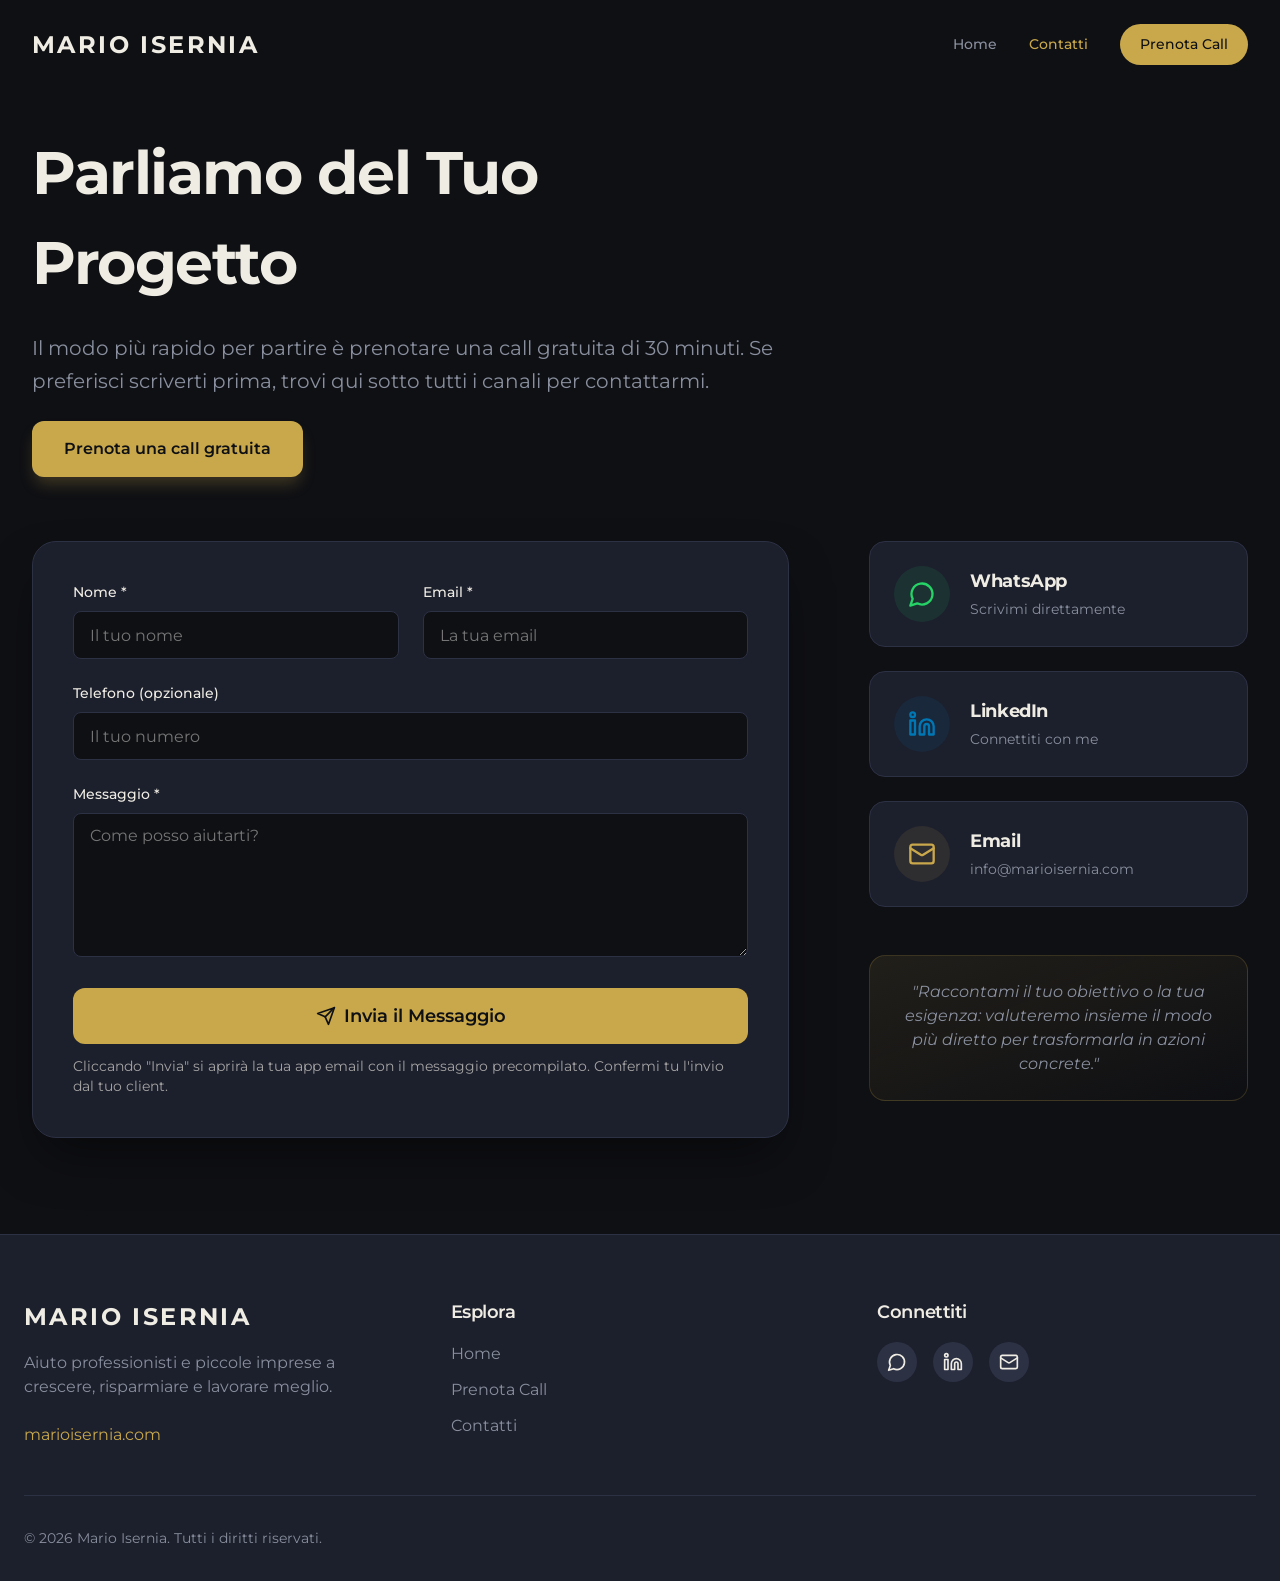
==== contatti.html @ c8839be9 "Initial commit: marioisernia.com static site Sito statico HTML/CSS/JS con: - Home con 3 pilastri (cr" ====
<!DOCTYPE html>
<html lang="it">
<head>
  <meta charset="UTF-8" />
  <meta name="viewport" content="width=device-width, initial-scale=1.0" />
  <title>Contatti | Mario Isernia</title>
  <meta name="description" content="Contatta Mario Isernia per parlare del tuo progetto: prenota una call gratuita oppure scrivimi via WhatsApp, LinkedIn o email. Risposta entro 24 ore." />
  <link rel="canonical" href="https://marioisernia.com/contatti.html" />
  <link rel="icon" type="image/svg+xml" href="favicon.svg" />
  <meta property="og:title" content="Contatti | Mario Isernia" />
  <meta property="og:description" content="Prenota una call gratuita o scrivimi via WhatsApp, LinkedIn o email." />
  <meta property="og:image" content="https://marioisernia.com/opengraph.jpg" />
  <meta property="og:url" content="https://marioisernia.com/contatti.html" />
  <meta property="og:type" content="website" />
  <link rel="stylesheet" href="style.css" />
</head>
<body class="flex-page">

  <!-- ========== NAVBAR ========== -->
  <header class="navbar" id="navbar">
    <div class="container navbar-inner">
      <a href="index.html" class="brand">MARIO ISERNIA</a>
      <nav class="nav-links">
        <a href="index.html" class="nav-link">Home</a>
        <a href="contatti.html" class="nav-link active">Contatti</a>
        <a href="prenota.html" class="btn-primary-pill">Prenota Call</a>
      </nav>
      <button class="mobile-toggle" id="mobile-toggle" aria-label="Apri menu">
        <svg id="icon-menu" width="24" height="24" viewBox="0 0 24 24" fill="none" stroke="currentColor" stroke-width="2" stroke-linecap="round" stroke-linejoin="round"><line x1="4" x2="20" y1="12" y2="12"/><line x1="4" x2="20" y1="6" y2="6"/><line x1="4" x2="20" y1="18" y2="18"/></svg>
        <svg id="icon-close" style="display:none" width="24" height="24" viewBox="0 0 24 24" fill="none" stroke="currentColor" stroke-width="2" stroke-linecap="round" stroke-linejoin="round"><path d="M18 6 6 18"/><path d="m6 6 12 12"/></svg>
      </button>
    </div>
    <div class="mobile-menu" id="mobile-menu">
      <div class="mobile-menu-inner">
        <a href="index.html" class="mobile-link">Home</a>
        <a href="prenota.html" class="mobile-link">Prenota Call</a>
        <a href="contatti.html" class="mobile-link active">Contatti</a>
      </div>
    </div>
  </header>

  <main class="contatti-main">
    <div class="contatti-container">

      <div class="contatti-header">
        <h1>Parliamo del Tuo Progetto</h1>
        <p>Il modo più rapido per partire è prenotare una call gratuita di 30 minuti. Se preferisci scriverti prima, trovi qui sotto tutti i canali per contattarmi.</p>
        <div style="margin-top:1.5rem;">
          <a href="prenota.html" class="btn-primary">Prenota una call gratuita</a>
        </div>
      </div>

      <div class="contatti-grid">

        <!-- Form -->
        <div class="form-card">
          <form id="contact-form" novalidate>
            <div class="form-row">
              <div class="form-group" id="group-nome">
                <label for="nome">Nome *</label>
                <input type="text" id="nome" name="nome" class="form-input" placeholder="Il tuo nome" required />
                <div class="form-error">Il nome deve avere almeno 2 caratteri</div>
              </div>
              <div class="form-group" id="group-email">
                <label for="email">Email *</label>
                <input type="email" id="email" name="email" class="form-input" placeholder="La tua email" required />
                <div class="form-error">Inserisci un'email valida</div>
              </div>
            </div>

            <div class="form-group" id="group-telefono">
              <label for="telefono">Telefono (opzionale)</label>
              <input type="tel" id="telefono" name="telefono" class="form-input" placeholder="Il tuo numero" />
            </div>

            <div class="form-group" id="group-messaggio">
              <label for="messaggio">Messaggio *</label>
              <textarea id="messaggio" name="messaggio" class="form-textarea" placeholder="Come posso aiutarti?" required></textarea>
              <div class="form-error">Il messaggio deve avere almeno 10 caratteri</div>
            </div>

            <button type="submit" class="btn-submit">
              <svg width="20" height="20" viewBox="0 0 24 24" fill="none" stroke="currentColor" stroke-width="2" stroke-linecap="round" stroke-linejoin="round"><path d="M22 2 11 13"/><path d="M22 2 15 22 11 13 2 9z"/></svg>
              Invia il Messaggio
            </button>
            <p style="margin-top:0.75rem; font-size:0.85rem; opacity:0.65;">Cliccando "Invia" si aprirà la tua app email con il messaggio precompilato. Confermi tu l'invio dal tuo client.</p>
          </form>
        </div>

        <!-- Sidebar -->
        <div>
          <a href="https://wa.me/393473240929" target="_blank" rel="noreferrer" class="contact-method wa">
            <div class="ico"><svg width="28" height="28" viewBox="0 0 24 24" fill="none" stroke="currentColor" stroke-width="2" stroke-linecap="round" stroke-linejoin="round"><path d="M7.9 20A9 9 0 1 0 4 16.1L2 22Z"/></svg></div>
            <div>
              <h3>WhatsApp</h3>
              <p class="sub">Scrivimi direttamente</p>
            </div>
          </a>

          <a href="https://www.linkedin.com/in/marioiserniasmm/" target="_blank" rel="noreferrer" class="contact-method li">
            <div class="ico"><svg width="28" height="28" viewBox="0 0 24 24" fill="none" stroke="currentColor" stroke-width="2" stroke-linecap="round" stroke-linejoin="round"><path d="M16 8a6 6 0 0 1 6 6v7h-4v-7a2 2 0 0 0-2-2 2 2 0 0 0-2 2v7h-4v-7a6 6 0 0 1 6-6z"/><rect width="4" height="12" x="2" y="9"/><circle cx="4" cy="4" r="2"/></svg></div>
            <div>
              <h3>LinkedIn</h3>
              <p class="sub">Connettiti con me</p>
            </div>
          </a>

          <a href="mailto:info@marioisernia.com" class="contact-method ml">
            <div class="ico"><svg width="28" height="28" viewBox="0 0 24 24" fill="none" stroke="currentColor" stroke-width="2" stroke-linecap="round" stroke-linejoin="round"><rect width="20" height="16" x="2" y="4" rx="2"/><path d="m22 7-8.97 5.7a1.94 1.94 0 0 1-2.06 0L2 7"/></svg></div>
            <div>
              <h3>Email</h3>
              <p class="sub">info@marioisernia.com</p>
            </div>
          </a>

          <div class="quote-box">
            <p>"Raccontami il tuo obiettivo o la tua esigenza: valuteremo insieme il modo più diretto per trasformarla in azioni concrete."</p>
          </div>
        </div>

      </div>
    </div>
  </main>

  <!-- ========== FOOTER ========== -->
  <footer class="site-footer">
    <div class="footer-grid">
      <div class="footer-col">
        <a href="index.html" class="brand" style="display:block; margin-bottom:1rem;">MARIO ISERNIA</a>
        <p>Aiuto professionisti e piccole imprese a crescere, risparmiare e lavorare meglio.</p>
        <a href="https://marioisernia.com" class="footer-link">marioisernia.com</a>
      </div>
      <div class="footer-col">
        <h4>Esplora</h4>
        <ul>
          <li><a href="index.html">Home</a></li>
          <li><a href="prenota.html">Prenota Call</a></li>
          <li><a href="contatti.html">Contatti</a></li>
        </ul>
      </div>
      <div class="footer-col">
        <h4>Connettiti</h4>
        <div class="footer-socials">
          <a href="https://wa.me/393473240929" target="_blank" rel="noreferrer" class="footer-social wa" aria-label="WhatsApp">
            <svg width="20" height="20" viewBox="0 0 24 24" fill="none" stroke="currentColor" stroke-width="2" stroke-linecap="round" stroke-linejoin="round"><path d="M7.9 20A9 9 0 1 0 4 16.1L2 22Z"/></svg>
          </a>
          <a href="https://www.linkedin.com/in/marioiserniasmm/" target="_blank" rel="noreferrer" class="footer-social li" aria-label="LinkedIn">
            <svg width="20" height="20" viewBox="0 0 24 24" fill="none" stroke="currentColor" stroke-width="2" stroke-linecap="round" stroke-linejoin="round"><path d="M16 8a6 6 0 0 1 6 6v7h-4v-7a2 2 0 0 0-2-2 2 2 0 0 0-2 2v7h-4v-7a6 6 0 0 1 6-6z"/><rect width="4" height="12" x="2" y="9"/><circle cx="4" cy="4" r="2"/></svg>
          </a>
          <a href="mailto:info@marioisernia.com" class="footer-social ml" aria-label="Email">
            <svg width="20" height="20" viewBox="0 0 24 24" fill="none" stroke="currentColor" stroke-width="2" stroke-linecap="round" stroke-linejoin="round"><rect width="20" height="16" x="2" y="4" rx="2"/><path d="m22 7-8.97 5.7a1.94 1.94 0 0 1-2.06 0L2 7"/></svg>
          </a>
        </div>
      </div>
    </div>
    <div class="footer-bottom">
      <p>&copy; <span id="current-year">2025</span> Mario Isernia. Tutti i diritti riservati.</p>
    </div>
  </footer>

  <!-- Toast notification -->
  <div class="toast" id="toast">
    <h4>Email aperta!</h4>
    <p>Si è aperta la tua app di posta. Premi invio per inviare il messaggio.</p>
  </div>

  <script src="script.js"></script>
</body>
</html>
---- style.css ----
@import url('https://fonts.googleapis.com/css2?family=Montserrat:ital,wght@0,300;0,400;0,500;0,600;0,700;0,800;1,400&display=swap');

:root {
  --background: #0f1014;
  --foreground: #efece4;
  --card: #1c1f2c;
  --card-2: #232838;
  --border: #2c3144;
  --primary: #c9a84c;
  --primary-dark: #b29239;
  --primary-foreground: #0f1014;
  --muted-foreground: #898f9e;
  --secondary: #2c3144;
  --whatsapp: #25D366;
  --whatsapp-dark: #20bd5a;
  --linkedin: #0077B5;
  --linkedin-dark: #006097;
  --shadow-2xl: 0 25px 50px -12px rgba(0,0,0,0.5);
  --shadow-xl: 0 20px 25px -5px rgba(0,0,0,0.3);
  --shadow-lg: 0 10px 15px -3px rgba(0,0,0,0.3);
  --shadow-md: 0 4px 6px -1px rgba(0,0,0,0.2);
}

* { margin: 0; padding: 0; box-sizing: border-box; border-color: var(--border); }

html { scroll-behavior: smooth; }

body {
  font-family: 'Montserrat', sans-serif;
  background: var(--background);
  color: var(--foreground);
  line-height: 1.5;
  -webkit-font-smoothing: antialiased;
  overflow-x: hidden;
}

::selection { background: rgba(201, 168, 76, 0.3); color: var(--primary-foreground); }

h1, h2, h3, h4, h5, h6 { font-family: 'Montserrat', sans-serif; letter-spacing: -0.025em; font-weight: 700; }

a { color: inherit; text-decoration: none; }

img { display: block; max-width: 100%; height: auto; }

.container { max-width: 80rem; margin: 0 auto; padding: 0 1rem; }
@media (min-width: 640px) { .container { padding: 0 1.5rem; } }
@media (min-width: 1024px) { .container { padding: 0 2rem; } }

.text-gradient {
  background: linear-gradient(to right, #f0eee9, #c9a84c);
  -webkit-background-clip: text;
  -webkit-text-fill-color: transparent;
  background-clip: text;
}

/* ========== NAVBAR ========== */
.navbar {
  position: fixed; top: 0; left: 0; right: 0; z-index: 50;
  padding: 1.5rem 0;
  transition: all 0.3s;
}
.navbar.scrolled {
  background: rgba(15, 16, 20, 0.8);
  backdrop-filter: blur(12px);
  border-bottom: 1px solid var(--border);
  box-shadow: 0 10px 15px -3px rgba(0,0,0,0.4);
  padding: 1rem 0;
}
.navbar-inner { display: flex; align-items: center; justify-content: space-between; }
.brand { font-size: 1.5rem; font-weight: 700; letter-spacing: 0.1em; transition: color 0.2s; }
.brand:hover { color: var(--primary); }
.nav-links { display: none; align-items: center; gap: 2rem; }
@media (min-width: 768px) { .nav-links { display: flex; } }
.nav-link { font-size: 0.875rem; font-weight: 500; color: var(--muted-foreground); transition: color 0.2s; }
.nav-link:hover, .nav-link.active { color: var(--primary); }
.btn-primary-pill {
  padding: 0.625rem 1.25rem;
  border-radius: 9999px;
  font-size: 0.875rem;
  font-weight: 500;
  background: var(--primary);
  color: var(--primary-foreground);
  transition: all 0.2s;
  display: inline-block;
}
.btn-primary-pill:hover { background: var(--primary-dark); box-shadow: 0 10px 15px -3px rgba(201,168,76,0.2); }

.mobile-toggle {
  display: block;
  background: none;
  border: none;
  color: var(--foreground);
  cursor: pointer;
  padding: 0.5rem;
}
@media (min-width: 768px) { .mobile-toggle { display: none; } }

.mobile-menu {
  display: none;
  background: var(--card);
  border-bottom: 1px solid var(--border);
}
.mobile-menu.open { display: block; animation: slideDown 0.2s ease-out; }
.mobile-menu-inner { display: flex; flex-direction: column; padding: 1.5rem 1rem; gap: 1rem; }
.mobile-link {
  font-size: 1.125rem; font-weight: 500;
  padding: 0.5rem 1rem; border-radius: 0.5rem;
  color: var(--foreground); transition: background 0.2s;
}
.mobile-link.active { background: rgba(201,168,76,0.1); color: var(--primary); }
.mobile-link:hover { background: var(--secondary); }

@keyframes slideDown { from { opacity: 0; max-height: 0; } to { opacity: 1; max-height: 300px; } }

/* ========== HERO ========== */
.hero {
  position: relative;
  padding: 8rem 1rem 5rem;
  min-height: 90vh;
  display: flex;
  align-items: center;
  overflow: hidden;
}
@media (min-width: 768px) { .hero { padding: 12rem 1.5rem 8rem; } }
@media (min-width: 1024px) { .hero { padding: 12rem 2rem 8rem; } }

.hero-bg { position: absolute; inset: 0; z-index: 0; }
.hero-bg img { width: 100%; height: 100%; object-fit: cover; opacity: 0.3; }
.hero-bg-overlay {
  position: absolute; inset: 0;
  background: linear-gradient(to bottom, rgba(15,16,20,0.4), rgba(15,16,20,0.8) 50%, var(--background));
}
.hero-content { max-width: 80rem; margin: 0 auto; position: relative; z-index: 10; width: 100%; }
.hero-inner { max-width: 48rem; }

.tag {
  display: inline-block;
  margin-bottom: 1rem;
  padding: 0.375rem 1rem;
  border-radius: 9999px;
  border: 1px solid rgba(201,168,76,0.3);
  background: rgba(201,168,76,0.1);
  color: var(--primary);
  font-size: 0.875rem;
  font-weight: 500;
}

.hero h1 {
  font-size: 3rem;
  line-height: 1.1;
  margin-bottom: 1.5rem;
}
@media (min-width: 768px) { .hero h1 { font-size: 4.5rem; } }

.hero p.lead {
  font-size: 1.125rem;
  color: var(--muted-foreground);
  margin-bottom: 2.5rem;
  max-width: 42rem;
  line-height: 1.625;
}
@media (min-width: 768px) { .hero p.lead { font-size: 1.25rem; } }

.cta-row { display: flex; flex-wrap: wrap; align-items: center; gap: 1rem; margin-bottom: 3rem; }

.btn-primary {
  padding: 1rem 2rem;
  border-radius: 0.75rem;
  font-weight: 600;
  background: var(--primary);
  color: var(--primary-foreground);
  box-shadow: 0 10px 15px -3px rgba(201,168,76,0.25);
  transition: all 0.3s;
  display: inline-block;
  border: none;
  cursor: pointer;
}
.btn-primary:hover {
  box-shadow: 0 20px 25px -5px rgba(201,168,76,0.4);
  transform: translateY(-2px);
}

.social-row { display: flex; flex-wrap: wrap; align-items: center; gap: 1rem; }

.btn-social {
  display: inline-flex;
  align-items: center;
  gap: 0.5rem;
  padding: 0.625rem 1.25rem;
  border-radius: 0.5rem;
  font-weight: 500;
  color: white;
  transition: all 0.3s;
}
.btn-whatsapp { background: var(--whatsapp); }
.btn-whatsapp:hover { background: var(--whatsapp-dark); box-shadow: 0 10px 15px -3px rgba(37,211,102,0.2); }
.btn-linkedin { background: var(--linkedin); }
.btn-linkedin:hover { background: var(--linkedin-dark); box-shadow: 0 10px 15px -3px rgba(0,119,181,0.2); }
.btn-mail { background: var(--primary); color: var(--primary-foreground); }
.btn-mail:hover { background: var(--primary-dark); box-shadow: 0 10px 15px -3px rgba(201,168,76,0.2); }

/* ========== SECTIONS ========== */
section.section { padding: 6rem 1rem; }
@media (min-width: 640px) { section.section { padding: 6rem 1.5rem; } }
@media (min-width: 1024px) { section.section { padding: 6rem 2rem; } }

.bg-card { background: var(--card); }
.border-y { border-top: 1px solid var(--border); border-bottom: 1px solid var(--border); }
.border-t { border-top: 1px solid var(--border); }

h2 { font-size: 2.25rem; margin-bottom: 1.5rem; }
@media (min-width: 768px) { h2 { font-size: 3rem; } }

.section-intro { max-width: 48rem; margin-bottom: 4rem; }
.section-intro.center { text-align: center; margin-left: auto; margin-right: auto; }
.section-intro p { font-size: 1.25rem; color: var(--muted-foreground); }

/* ========== CHI SONO ========== */
.about-grid {
  display: grid;
  grid-template-columns: 1fr;
  gap: 4rem;
  align-items: center;
}
@media (min-width: 1024px) { .about-grid { grid-template-columns: 1fr 1fr; } }

.about-image-wrap { position: relative; order: 2; }
@media (min-width: 1024px) { .about-image-wrap { order: 1; } }
.about-image {
  aspect-ratio: 3/4;
  border-radius: 1rem;
  overflow: hidden;
  box-shadow: var(--shadow-2xl);
  position: relative;
}
.about-image::after {
  content: '';
  position: absolute; inset: 0;
  background: linear-gradient(to top, rgba(0,0,0,0.6), transparent);
  z-index: 10;
}
.about-image img { width: 100%; height: 100%; object-fit: cover; }
.about-glow {
  position: absolute;
  bottom: -1.5rem; right: -1.5rem;
  width: 8rem; height: 8rem;
  background: rgba(201,168,76,0.2);
  border-radius: 9999px;
  filter: blur(50px);
  z-index: -1;
}
.about-text { order: 1; }
@media (min-width: 1024px) { .about-text { order: 2; } }
.about-text h2 { margin-bottom: 1.5rem; }
.about-text p {
  font-size: 1.125rem;
  color: var(--muted-foreground);
  margin-bottom: 1.5rem;
}
.about-text strong { color: var(--foreground); font-weight: 600; }
.about-quote {
  color: var(--primary) !important;
  font-weight: 500;
  font-size: 1.25rem;
  font-style: italic;
  border-left: 4px solid var(--primary);
  padding: 0.5rem 0 0.5rem 1.5rem;
}

/* ========== COSA POSSO FARE ========== */
.cosa-section { position: relative; overflow: hidden; }
.blob-glow {
  position: absolute; top: 0; left: 0;
  width: 500px; height: 500px;
  background: rgba(201,168,76,0.05);
  border-radius: 9999px;
  filter: blur(100px);
  z-index: -1;
}

.benefit-grid {
  display: grid;
  grid-template-columns: 1fr;
  gap: 1.5rem;
}
@media (min-width: 768px) { .benefit-grid { grid-template-columns: 1fr 1fr; } }
@media (min-width: 1024px) { .benefit-grid { grid-template-columns: 1fr 1fr 1fr; } }

.benefit-card {
  padding: 2rem;
  border-radius: 1rem;
  background: var(--card);
  border: 1px solid rgba(44,49,68,0.5);
  transition: all 0.3s;
}
.benefit-card:hover {
  border-color: rgba(201,168,76,0.5);
  box-shadow: 0 10px 15px -3px rgba(201,168,76,0.05);
}
.benefit-card .icon-box {
  width: 3.5rem; height: 3.5rem;
  border-radius: 0.75rem;
  background: var(--background);
  border: 1px solid var(--border);
  display: flex; align-items: center; justify-content: center;
  color: var(--primary);
  margin-bottom: 1.5rem;
  transition: transform 0.3s;
  box-shadow: var(--shadow-md);
}
.benefit-card:hover .icon-box { transform: scale(1.1); }
.benefit-card p {
  font-size: 1.125rem;
  font-weight: 500;
  line-height: 1.625;
}

/* ========== SERVIZI ========== */
.services-grid {
  display: grid;
  grid-template-columns: 1fr;
  gap: 2rem;
}
@media (min-width: 768px) { .services-grid { grid-template-columns: 1fr 1fr; } }

.service-card {
  padding: 2.5rem;
  border-radius: 1rem;
  background: var(--background);
  border: 1px solid var(--border);
  transition: all 0.3s;
  display: flex;
  flex-direction: column;
}
.service-card:hover {
  border-color: rgba(201,168,76,0.4);
  box-shadow: var(--shadow-xl);
}
.service-card .icon-box {
  width: 4rem; height: 4rem;
  border-radius: 1rem;
  background: var(--card);
  border: 1px solid var(--border);
  display: flex; align-items: center; justify-content: center;
  color: var(--primary);
  margin-bottom: 2rem;
  transition: transform 0.3s;
}
.service-card:hover .icon-box { transform: scale(1.1); }
.service-card h3 { font-size: 1.5rem; font-weight: 700; margin-bottom: 1rem; }
.service-card .desc {
  color: var(--muted-foreground);
  margin-bottom: 1.5rem;
  flex-grow: 1;
  line-height: 1.625;
}
.service-card .benefit {
  background: rgba(201,168,76,0.1);
  border: 1px solid rgba(201,168,76,0.3);
  padding: 1rem;
  border-radius: 0.75rem;
  margin-bottom: 2rem;
  font-size: 0.875rem;
  font-weight: 600;
  color: var(--primary);
}
.service-card .link {
  display: inline-flex;
  align-items: center;
  color: var(--primary);
  font-weight: 600;
  transition: color 0.2s;
}
.service-card .link span { margin-left: 0.5rem; transition: transform 0.3s; }
.service-card:hover .link span { transform: translateX(0.5rem); }

/* ========== VISIONE ========== */
.vision-card {
  border-radius: 1.5rem;
  background: linear-gradient(to bottom right, var(--card), var(--background));
  padding: 2.5rem;
  border: 1px solid rgba(201,168,76,0.2);
  box-shadow: var(--shadow-2xl);
  position: relative;
  overflow: hidden;
}
@media (min-width: 768px) { .vision-card { padding: 4rem; } }

.vision-glow {
  position: absolute;
  top: 0; right: 0;
  width: 16rem; height: 16rem;
  background: rgba(201,168,76,0.1);
  border-radius: 9999px;
  filter: blur(80px);
  pointer-events: none;
}
.vision-content { position: relative; z-index: 10; text-align: center; max-width: 56rem; margin: 0 auto; }
.vision-content h2 { margin-bottom: 1rem; }
.vision-pillars {
  font-size: 1.25rem;
  color: var(--primary);
  font-style: italic;
  margin-bottom: 2.5rem;
}
@media (min-width: 768px) { .vision-pillars { font-size: 1.5rem; } }
.vision-content p.intro {
  font-size: 1.125rem;
  color: var(--muted-foreground);
  line-height: 1.625;
  margin-bottom: 3rem;
}
@media (min-width: 768px) { .vision-content p.intro { font-size: 1.25rem; } }
.vision-content p.intro strong { color: var(--foreground); font-weight: 600; }
.keywords { display: flex; flex-wrap: wrap; justify-content: center; gap: 1rem; }
.keywords span {
  padding: 0.625rem 1.25rem;
  border-radius: 9999px;
  border: 1px solid var(--border);
  background: rgba(15,16,20,0.5);
  backdrop-filter: blur(8px);
  font-size: 0.875rem;
  font-weight: 500;
  letter-spacing: 0.05em;
}

/* ========== PERCHÉ ========== */
.why-grid {
  display: grid;
  grid-template-columns: 1fr;
  gap: 2rem;
}
@media (min-width: 768px) { .why-grid { grid-template-columns: 1fr 1fr; } }
@media (min-width: 1024px) { .why-grid { grid-template-columns: 1fr 1fr 1fr; } }
.why-item { display: flex; align-items: flex-start; gap: 1rem; padding: 1.5rem; }
.why-item .check { color: var(--primary); flex-shrink: 0; margin-top: 0.25rem; }
.why-item h3 { font-size: 1.25rem; font-weight: 700; margin-bottom: 0.5rem; }
.why-item p { color: var(--muted-foreground); }

/* ========== CTA FINAL ========== */
.cta-section { padding: 8rem 1rem; position: relative; overflow: hidden; }
@media (min-width: 640px) { .cta-section { padding: 8rem 1.5rem; } }
.cta-section::before {
  content: '';
  position: absolute; inset: 0;
  background: linear-gradient(to bottom, transparent, rgba(201,168,76,0.05));
  pointer-events: none;
}
.cta-inner { max-width: 56rem; margin: 0 auto; position: relative; z-index: 10; text-align: center; }
.cta-inner h2 { font-size: 3rem; margin-bottom: 2rem; }
@media (min-width: 768px) { .cta-inner h2 { font-size: 3.75rem; } }
.cta-inner p {
  font-size: 1.25rem;
  color: var(--muted-foreground);
  margin-bottom: 3rem;
  max-width: 48rem;
  margin-left: auto;
  margin-right: auto;
}
@media (min-width: 768px) { .cta-inner p { font-size: 1.5rem; } }
.cta-btn-row { display: flex; flex-direction: column; align-items: center; justify-content: center; gap: 1.5rem; margin-bottom: 3rem; }
@media (min-width: 640px) { .cta-btn-row { flex-direction: row; } }
.btn-primary-lg {
  padding: 1rem 2rem;
  border-radius: 0.75rem;
  font-weight: 600;
  font-size: 1.125rem;
  background: var(--primary);
  color: var(--primary-foreground);
  box-shadow: 0 10px 15px -3px rgba(201,168,76,0.25);
  transition: all 0.3s;
  display: inline-block;
}
.btn-primary-lg:hover { box-shadow: 0 20px 25px -5px rgba(201,168,76,0.4); transform: translateY(-4px); }

.social-circles { display: flex; justify-content: center; align-items: center; gap: 1rem; }
.social-circle {
  width: 3.5rem; height: 3.5rem;
  border-radius: 9999px;
  display: flex; align-items: center; justify-content: center;
  color: white;
  transition: all 0.3s;
}
.social-circle:hover { transform: scale(1.1); }
.social-circle.wa { background: var(--whatsapp); }
.social-circle.wa:hover { box-shadow: 0 10px 15px -3px rgba(37,211,102,0.3); }
.social-circle.li { background: var(--linkedin); }
.social-circle.li:hover { box-shadow: 0 10px 15px -3px rgba(0,119,181,0.3); }
.social-circle.ml { background: var(--primary); color: var(--primary-foreground); }
.social-circle.ml:hover { box-shadow: 0 10px 15px -3px rgba(201,168,76,0.3); }

/* ========== FOOTER ========== */
.site-footer {
  background: var(--card);
  border-top: 1px solid var(--border);
  padding: 4rem 1rem 2rem;
}
@media (min-width: 640px) { .site-footer { padding: 4rem 1.5rem 2rem; } }
.footer-grid {
  display: grid;
  grid-template-columns: 1fr;
  gap: 3rem;
  margin-bottom: 3rem;
  max-width: 80rem;
  margin-left: auto;
  margin-right: auto;
}
@media (min-width: 768px) { .footer-grid { grid-template-columns: 1fr 1fr 1fr; } }
.footer-col p { color: var(--muted-foreground); margin-bottom: 1.5rem; max-width: 24rem; }
.footer-col h4 { font-size: 1.125rem; font-weight: 600; margin-bottom: 1rem; }
.footer-col ul { list-style: none; display: flex; flex-direction: column; gap: 0.75rem; }
.footer-col ul a { color: var(--muted-foreground); transition: color 0.2s; }
.footer-col ul a:hover { color: var(--primary); }
.footer-link { color: var(--primary); }
.footer-link:hover { text-decoration: underline; }

.footer-socials { display: flex; gap: 1rem; }
.footer-social {
  width: 2.5rem; height: 2.5rem;
  border-radius: 9999px;
  background: var(--secondary);
  display: flex; align-items: center; justify-content: center;
  color: var(--foreground);
  transition: all 0.3s;
}
.footer-social.wa:hover { background: var(--whatsapp); color: white; }
.footer-social.li:hover { background: var(--linkedin); color: white; }
.footer-social.ml:hover { background: var(--primary); color: var(--primary-foreground); }

.footer-bottom {
  border-top: 1px solid var(--border);
  padding-top: 2rem;
  display: flex;
  flex-direction: column;
  justify-content: space-between;
  align-items: center;
  gap: 1rem;
  font-size: 0.875rem;
  color: var(--muted-foreground);
  max-width: 80rem;
  margin-left: auto;
  margin-right: auto;
}
@media (min-width: 768px) { .footer-bottom { flex-direction: row; } }
.footer-bottom .links { display: flex; gap: 1rem; }
.footer-bottom .links a { transition: color 0.2s; }
.footer-bottom .links a:hover { color: var(--primary); }

/* ========== CONTATTI PAGE ========== */
.contatti-main {
  flex-grow: 1;
  padding: 8rem 1rem 6rem;
}
@media (min-width: 640px) { .contatti-main { padding: 8rem 1.5rem 6rem; } }
@media (min-width: 1024px) { .contatti-main { padding: 8rem 2rem 6rem; } }

.contatti-container { max-width: 80rem; margin: 0 auto; }

.contatti-header { max-width: 48rem; margin-bottom: 4rem; }
.contatti-header h1 {
  font-size: 3rem;
  margin-bottom: 1.5rem;
}
@media (min-width: 768px) { .contatti-header h1 { font-size: 3.75rem; } }
.contatti-header p {
  font-size: 1.25rem;
  color: var(--muted-foreground);
  line-height: 1.625;
}

.contatti-grid {
  display: grid;
  grid-template-columns: 1fr;
  gap: 3rem;
}
@media (min-width: 1024px) {
  .contatti-grid { grid-template-columns: 2fr 1fr; gap: 5rem; }
}

.form-card {
  background: var(--card);
  padding: 2rem;
  border-radius: 1.5rem;
  border: 1px solid var(--border);
  box-shadow: var(--shadow-2xl);
}
@media (min-width: 768px) { .form-card { padding: 2.5rem; } }

.form-row {
  display: grid;
  grid-template-columns: 1fr;
  gap: 1.5rem;
}
@media (min-width: 768px) { .form-row { grid-template-columns: 1fr 1fr; } }

.form-group { margin-bottom: 1.5rem; }
.form-group label {
  display: block;
  font-size: 0.875rem;
  font-weight: 500;
  margin-bottom: 0.5rem;
}
.form-input, .form-textarea {
  width: 100%;
  padding: 0.75rem 1rem;
  background: var(--background);
  border: 1px solid var(--border);
  border-radius: 0.5rem;
  color: var(--foreground);
  font-family: 'Montserrat', sans-serif;
  font-size: 1rem;
  height: 3rem;
  transition: border-color 0.2s, box-shadow 0.2s;
}
.form-textarea {
  height: auto;
  min-height: 9rem;
  resize: vertical;
  padding: 0.75rem 1rem;
}
.form-input:focus, .form-textarea:focus {
  outline: none;
  border-color: var(--primary);
  box-shadow: 0 0 0 3px rgba(201,168,76,0.2);
}
.form-error {
  display: none;
  font-size: 0.875rem;
  color: #f87171;
  margin-top: 0.375rem;
}
.form-group.error .form-error { display: block; }
.form-group.error .form-input,
.form-group.error .form-textarea { border-color: #f87171; }

.btn-submit {
  width: 100%;
  height: 3.5rem;
  font-size: 1.125rem;
  font-weight: 600;
  border-radius: 0.75rem;
  background: var(--primary);
  color: var(--primary-foreground);
  border: none;
  cursor: pointer;
  transition: all 0.3s;
  display: inline-flex;
  align-items: center;
  justify-content: center;
  gap: 0.5rem;
  font-family: 'Montserrat', sans-serif;
}
.btn-submit:hover { background: var(--primary-dark); box-shadow: 0 10px 15px -3px rgba(201,168,76,0.2); }
.btn-submit:disabled { opacity: 0.7; cursor: not-allowed; }

.contact-method {
  display: flex;
  align-items: center;
  gap: 1.25rem;
  padding: 1.5rem;
  border-radius: 1rem;
  background: var(--card);
  border: 1px solid var(--border);
  margin-bottom: 1.5rem;
  transition: border-color 0.3s;
}
.contact-method.wa:hover { border-color: var(--whatsapp); }
.contact-method.li:hover { border-color: var(--linkedin); }
.contact-method.ml:hover { border-color: var(--primary); }

.contact-method .ico {
  width: 3.5rem; height: 3.5rem;
  border-radius: 9999px;
  display: flex; align-items: center; justify-content: center;
  transition: all 0.3s;
}
.contact-method.wa .ico { background: rgba(37,211,102,0.1); color: var(--whatsapp); }
.contact-method.wa:hover .ico { background: var(--whatsapp); color: white; }
.contact-method.li .ico { background: rgba(0,119,181,0.1); color: var(--linkedin); }
.contact-method.li:hover .ico { background: var(--linkedin); color: white; }
.contact-method.ml .ico { background: rgba(201,168,76,0.1); color: var(--primary); }
.contact-method.ml:hover .ico { background: var(--primary); color: var(--primary-foreground); }

.contact-method h3 { font-size: 1.125rem; font-weight: 700; margin-bottom: 0.25rem; }
.contact-method .sub { font-size: 0.875rem; color: var(--muted-foreground); transition: color 0.3s; }
.contact-method:hover .sub { color: var(--foreground); }

.quote-box {
  margin-top: 3rem;
  padding: 1.5rem;
  border-radius: 1rem;
  background: linear-gradient(to bottom right, rgba(201,168,76,0.1), transparent);
  border: 1px solid rgba(201,168,76,0.2);
}
.quote-box p { color: var(--muted-foreground); font-style: italic; text-align: center; }

/* ========== TOAST ========== */
.toast {
  position: fixed;
  bottom: 1.5rem; right: 1.5rem;
  padding: 1rem 1.5rem;
  background: var(--card);
  border: 1px solid var(--primary);
  border-radius: 0.75rem;
  box-shadow: var(--shadow-2xl);
  max-width: 24rem;
  z-index: 100;
  transform: translateY(120%);
  opacity: 0;
  transition: all 0.4s cubic-bezier(0.4,0,0.2,1);
}
.toast.show { transform: translateY(0); opacity: 1; }
.toast h4 { color: var(--primary); margin-bottom: 0.25rem; font-size: 1rem; }
.toast p { color: var(--muted-foreground); font-size: 0.875rem; }

/* ========== ANIMATIONS ========== */
.fade-in-up {
  opacity: 0;
  transform: translateY(30px);
  transition: opacity 0.7s ease-out, transform 0.7s ease-out;
}
.fade-in-up.in-view { opacity: 1; transform: translateY(0); }

.spin { animation: spin 1s linear infinite; }
@keyframes spin { to { transform: rotate(360deg); } }

/* Min-screen helper for contatti */
.flex-page { min-height: 100vh; display: flex; flex-direction: column; }
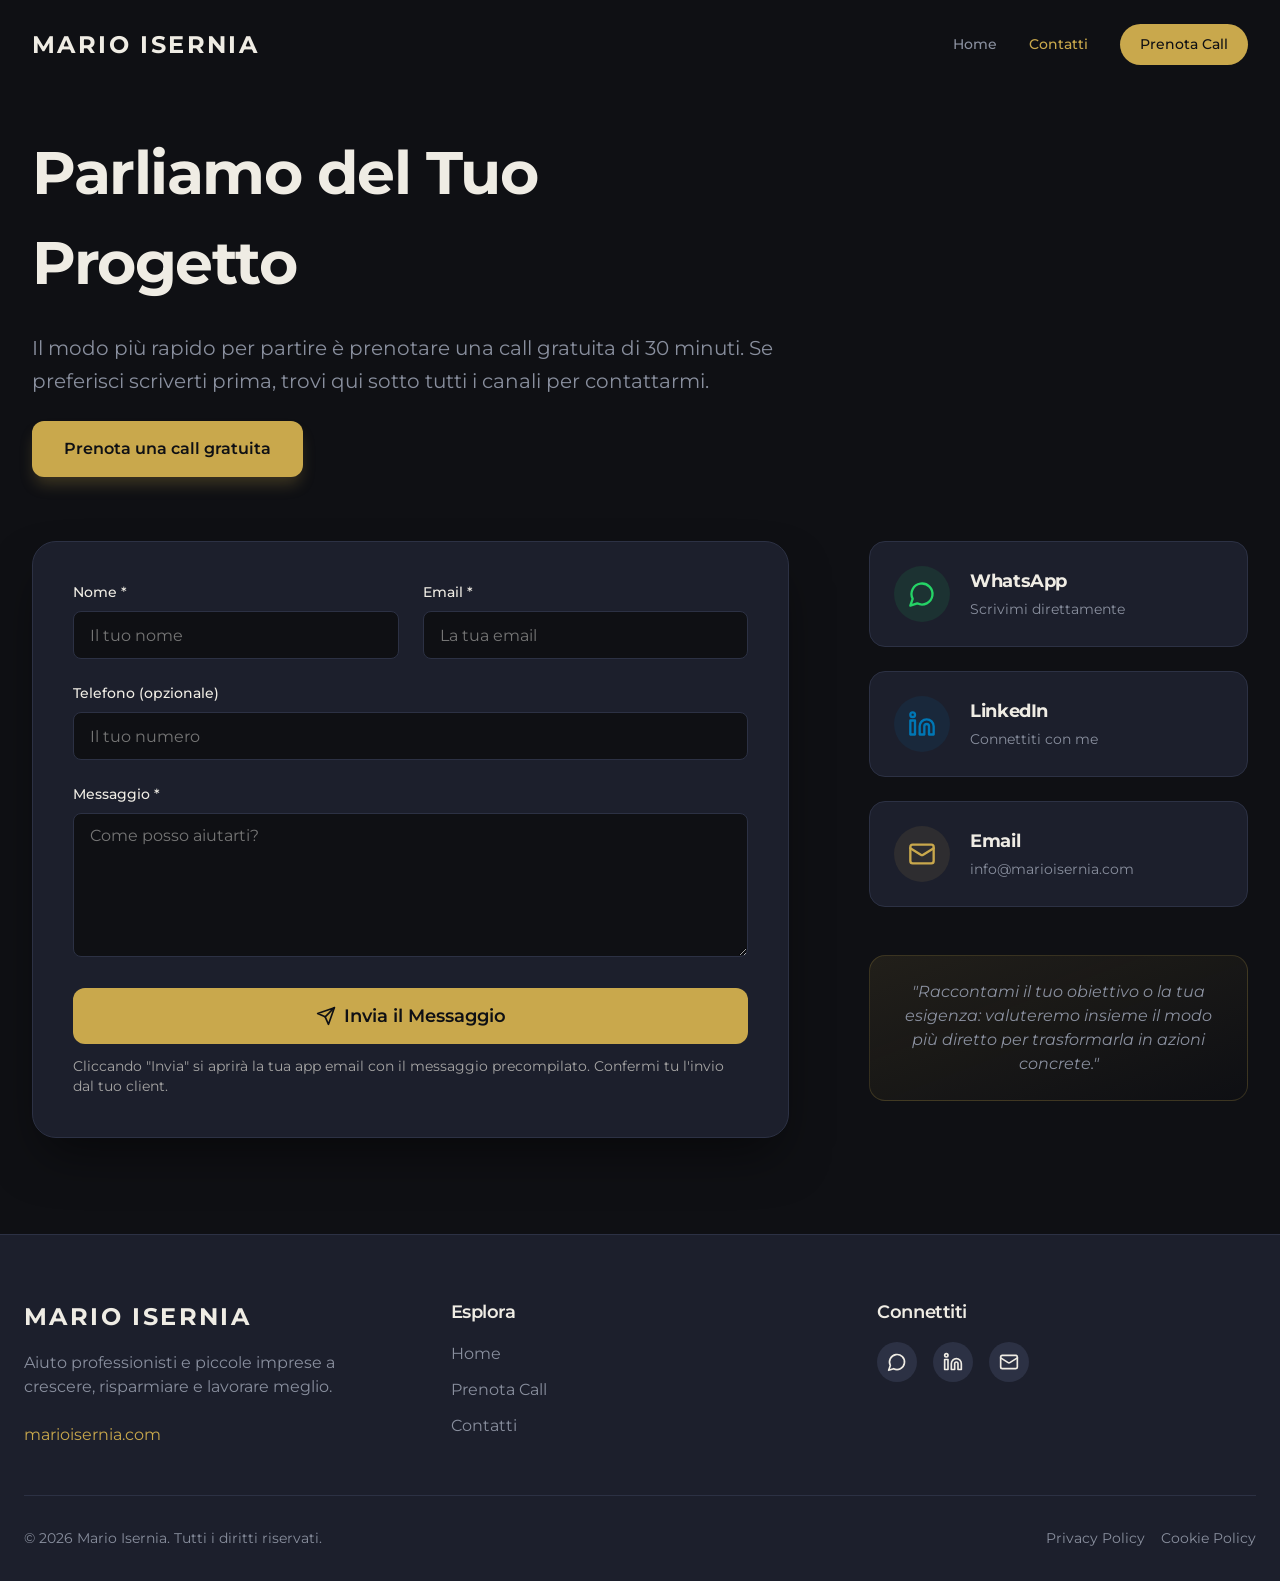
==== commit 0fe62a4d: "Aggiungi link Privacy Policy e Cookie Policy iubenda - Link nel footer di home, contatti, prenota - " ====
--- a/contatti.html
+++ b/contatti.html
@@ -155,6 +155,10 @@
     </div>
     <div class="footer-bottom">
       <p>&copy; <span id="current-year">2025</span> Mario Isernia. Tutti i diritti riservati.</p>
+      <div class="links">
+        <a href="https://www.iubenda.com/privacy-policy/45652784" class="iubenda-nostyle iubenda-noiframe iubenda-embed" title="Privacy Policy">Privacy Policy</a>
+        <a href="https://www.iubenda.com/privacy-policy/45652784/cookie-policy" class="iubenda-nostyle iubenda-noiframe iubenda-embed" title="Cookie Policy">Cookie Policy</a>
+      </div>
     </div>
   </footer>
 
@@ -165,5 +169,6 @@
   </div>
 
   <script src="script.js"></script>
+  <script type="text/javascript">(function (w,d) {var loader = function () {var s = d.createElement("script"), tag = d.getElementsByTagName("script")[0]; s.src="https://cdn.iubenda.com/iubenda.js"; tag.parentNode.insertBefore(s,tag);}; if(w.addEventListener){w.addEventListener("load", loader, false);}else if(w.attachEvent){w.attachEvent("onload", loader);}else{w.onload = loader;}})(window, document);</script>
 </body>
 </html>
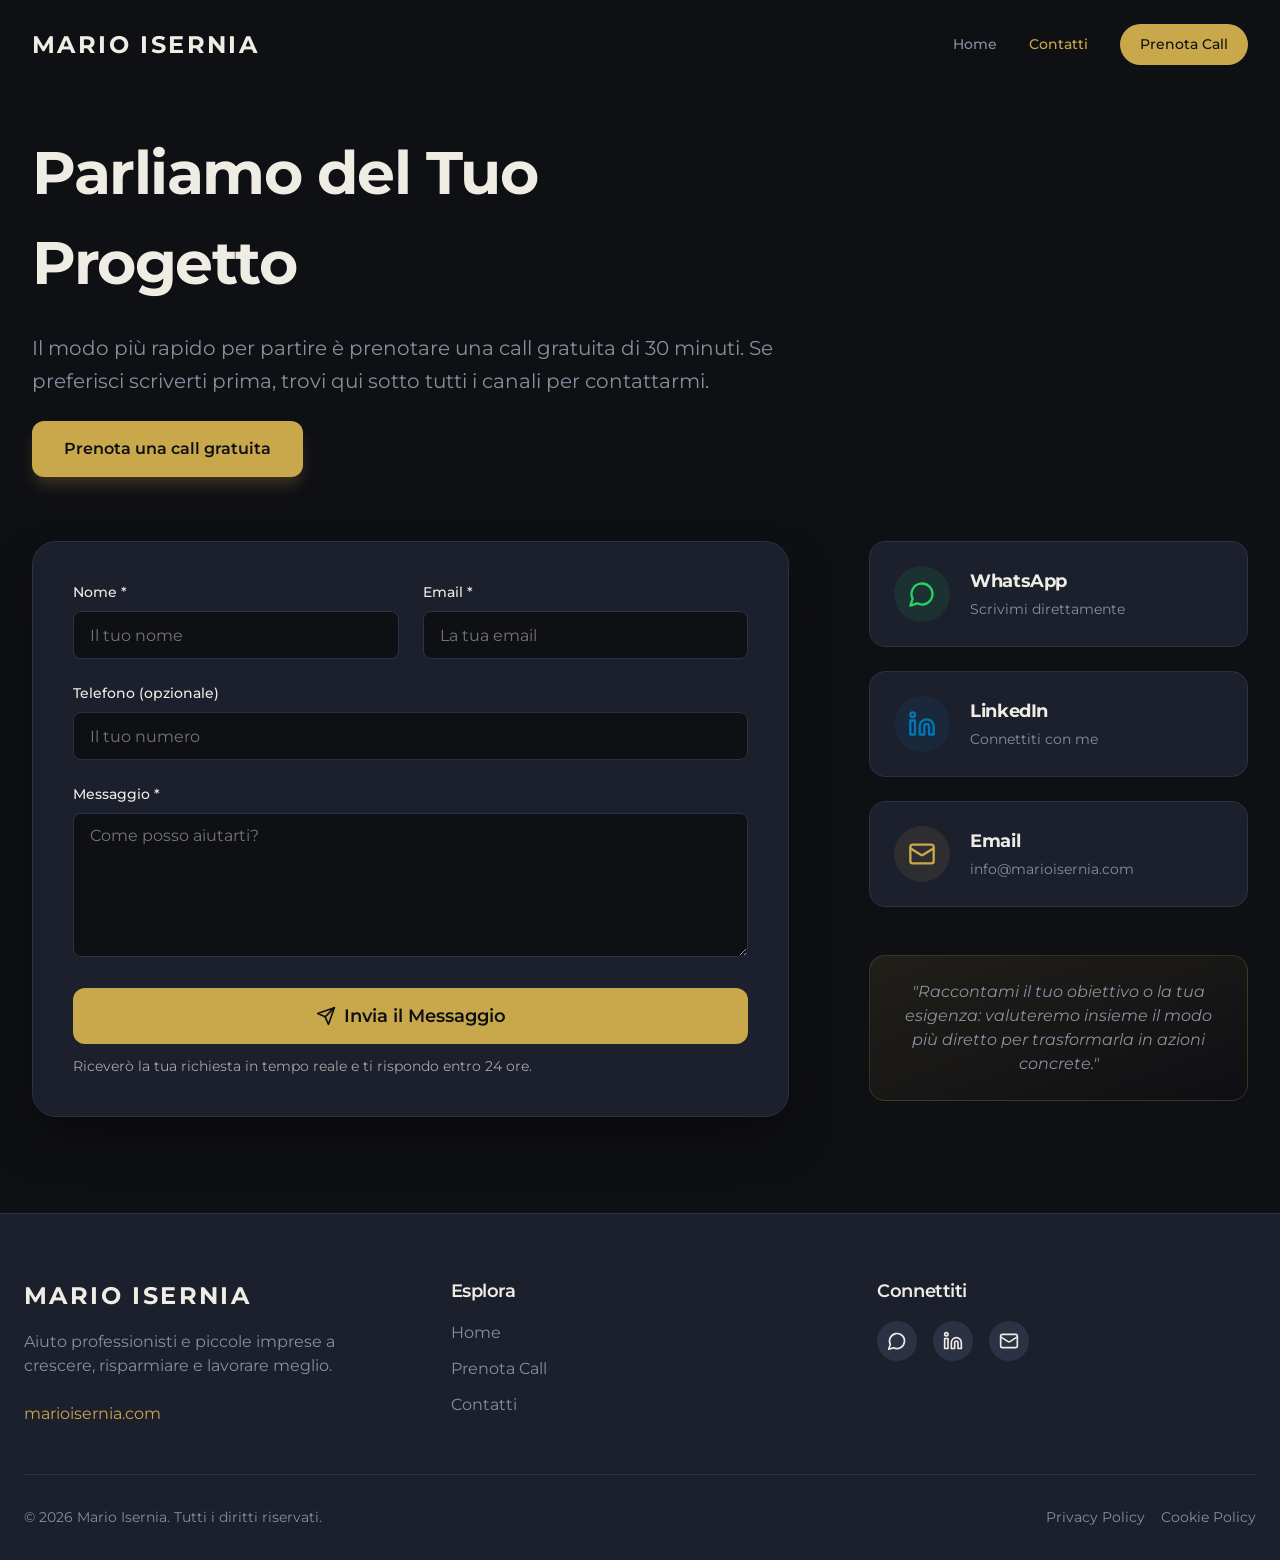
==== commit 778deb19: "Form contatti: passa a Netlify Forms (invio automatico) - Form ora usa data-netlify=true + honeypot " ====
--- a/contatti.html
+++ b/contatti.html
@@ -54,7 +54,12 @@
 
         <!-- Form -->
         <div class="form-card">
-          <form id="contact-form" novalidate>
+          <form id="contact-form" name="contact" method="POST" data-netlify="true" netlify-honeypot="bot-field" novalidate>
+            <input type="hidden" name="form-name" value="contact" />
+            <p style="position:absolute;left:-9999px;top:-9999px;" aria-hidden="true">
+              <label>Non compilare se sei umano: <input name="bot-field" tabindex="-1" autocomplete="off" /></label>
+            </p>
+
             <div class="form-row">
               <div class="form-group" id="group-nome">
                 <label for="nome">Nome *</label>
@@ -83,7 +88,7 @@
               <svg width="20" height="20" viewBox="0 0 24 24" fill="none" stroke="currentColor" stroke-width="2" stroke-linecap="round" stroke-linejoin="round"><path d="M22 2 11 13"/><path d="M22 2 15 22 11 13 2 9z"/></svg>
               Invia il Messaggio
             </button>
-            <p style="margin-top:0.75rem; font-size:0.85rem; opacity:0.65;">Cliccando "Invia" si aprirà la tua app email con il messaggio precompilato. Confermi tu l'invio dal tuo client.</p>
+            <p style="margin-top:0.75rem; font-size:0.85rem; opacity:0.65;">Riceverò la tua richiesta in tempo reale e ti rispondo entro 24 ore.</p>
           </form>
         </div>
 
@@ -164,8 +169,12 @@
 
   <!-- Toast notification -->
   <div class="toast" id="toast">
-    <h4>Email aperta!</h4>
-    <p>Si è aperta la tua app di posta. Premi invio per inviare il messaggio.</p>
+    <h4>Messaggio inviato! ✅</h4>
+    <p>Grazie per avermi scritto. Ti rispondo entro 24 ore.</p>
+  </div>
+  <div class="toast" id="toast-error" style="background:#c0392b;">
+    <h4>Ops, qualcosa non ha funzionato</h4>
+    <p>Riprova o scrivimi su WhatsApp al 347 324 0929.</p>
   </div>
 
   <script src="script.js"></script>
